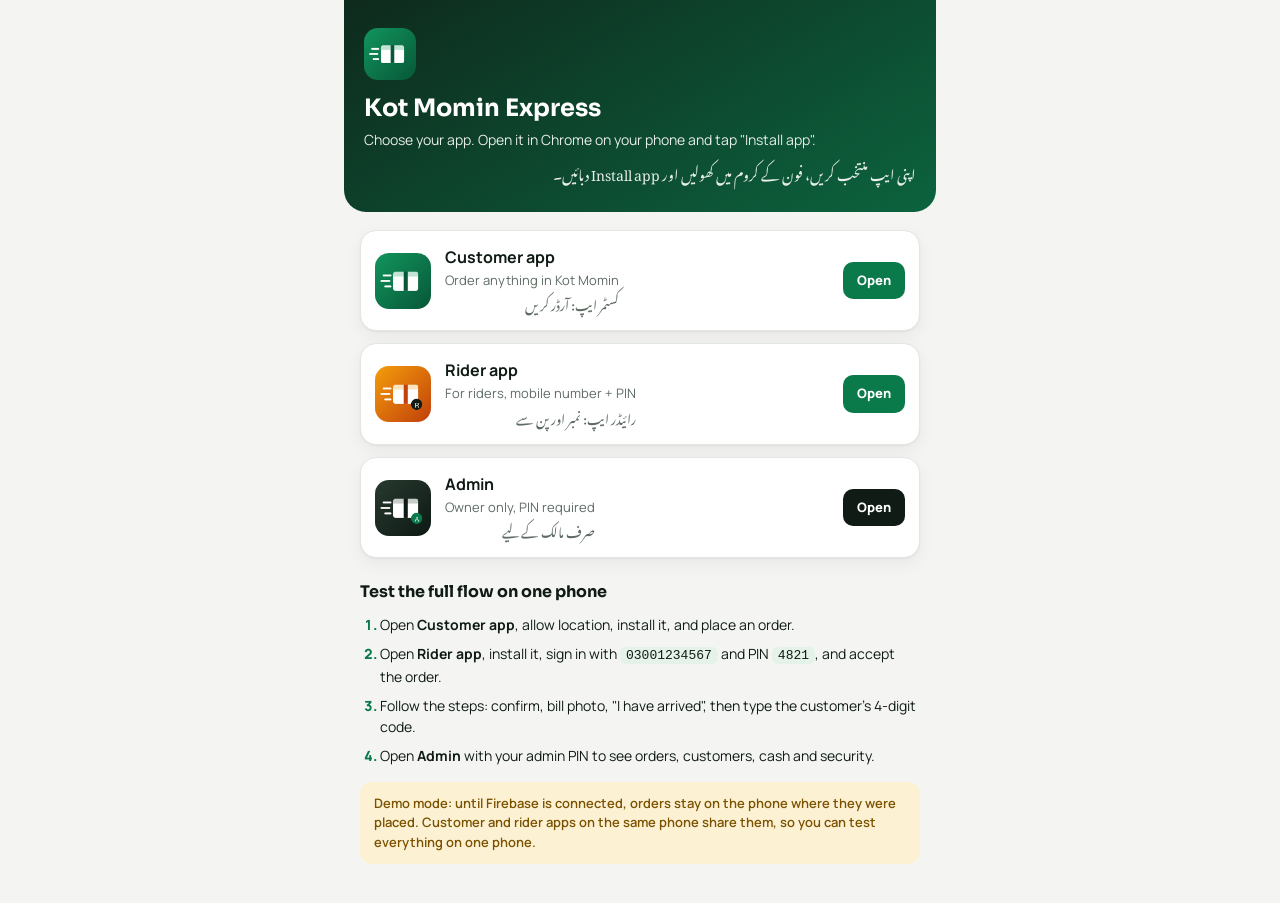
==== web/index.html @ 914ff7fe "Add Kot Momin Express apps and Android APK build Customer and rider apps (web build) with a GitHub A" ====
<!doctype html>
<html lang="en">
<head>
<meta charset="utf-8">
<meta name="viewport" content="width=device-width,initial-scale=1,viewport-fit=cover">
<meta name="theme-color" content="#0B7A4B">
<title>Kot Momin Express</title>
<link rel="icon" href="customer-app/icon-192.png">
<link rel="stylesheet" href="https://fonts.googleapis.com/css2?family=Manrope:wght@500;600;700;800&family=Sora:wght@600;700&family=Noto+Nastaliq+Urdu:wght@500;700&display=swap">
<style>
/* Layout: aik column; brand, teen app cards, phone par test karne ke qadam */
:root{--bg:#F4F5F2;--surface:#fff;--ink:#0F1B14;--muted:#5E6B63;--line:#E1E7E3;--brand:#0B7A4B;--brand-d:#085C39;--soft:#E4F2EA;
  --font:"Manrope",system-ui,-apple-system,"Segoe UI",Roboto,sans-serif;--display:"Sora","Manrope",system-ui,sans-serif;--ur:"Noto Nastaliq Urdu",serif}
*{box-sizing:border-box;margin:0;padding:0}
body{font-family:var(--font);background:var(--bg);color:var(--ink);line-height:1.5;padding:0 16px 40px;padding-left:max(16px,env(safe-area-inset-left,0px));padding-right:max(16px,env(safe-area-inset-right,0px))}
.wrap{max-width:560px;margin:0 auto}
.top{background:linear-gradient(150deg,#0E2A1D,#0B7A4B 140%);color:#fff;margin:0 -16px 18px;padding:28px 20px 26px;border-radius:0 0 22px 22px}
.top img{width:52px;height:52px;border-radius:14px;display:block;margin-bottom:14px}
.top h1{font-family:var(--display);font-size:24px;line-height:1.2}
.top p{opacity:.9;font-size:14px;margin-top:6px}
.top .ur{font-family:var(--ur);direction:rtl;text-align:right;line-height:2;margin-top:8px;font-size:14px}
.card{display:flex;gap:14px;align-items:center;background:var(--surface);border:1px solid var(--line);border-radius:16px;padding:14px;margin-bottom:12px;text-decoration:none;color:inherit;box-shadow:0 1px 2px rgba(15,27,20,.05),0 6px 18px rgba(15,27,20,.05)}
.card img{width:56px;height:56px;border-radius:14px;flex:none}
.card b{display:block;font-size:16px}
.card small{display:block;color:var(--muted);font-size:13px;margin-top:2px}
.card .ur{display:block;font-family:var(--ur);direction:rtl;font-size:13px;color:var(--muted);line-height:2}
.card .go{margin-left:auto;flex:none;background:var(--brand);color:#fff;font-weight:800;font-size:13px;border-radius:10px;padding:9px 14px}
.card.admin .go{background:var(--ink)}
.card>div{min-width:0}
h2{font-family:var(--display);font-size:16px;margin:22px 0 10px}
ol{padding-left:20px;display:flex;flex-direction:column;gap:8px;font-size:14px}
li::marker{font-weight:800;color:var(--brand)}
.note{background:#FDF1D3;color:#7A5200;border-radius:12px;padding:12px 14px;font-size:13px;font-weight:600;margin-top:16px}
code{background:var(--soft);padding:1px 6px;border-radius:6px;font-size:13px}
</style>
</head>
<body>
<div class="wrap">
  <header class="top">
    <img src="customer-app/icon-192.png" alt="">
    <h1>Kot Momin Express</h1>
    <p>Choose your app. Open it in Chrome on your phone and tap "Install app".</p>
    <p class="ur">اپنی ایپ منتخب کریں، فون کے کروم میں کھولیں اور <bdi>Install app</bdi> دبائیں۔</p>
  </header>

  <a class="card" href="customer-app/">
    <img src="customer-app/icon-192.png" alt="">
    <div><b>Customer app</b><small>Order anything in Kot Momin</small><span class="ur">کسٹمر ایپ: آرڈر کریں</span></div>
    <span class="go">Open</span>
  </a>
  <a class="card" href="rider-app/">
    <img src="rider-app/icon-192.png" alt="">
    <div><b>Rider app</b><small>For riders, mobile number + PIN</small><span class="ur">رائیڈر ایپ: نمبر اور پن سے</span></div>
    <span class="go">Open</span>
  </a>
  <a class="card admin" href="admin-web/">
    <img src="admin-web/icon-192.png" alt="">
    <div><b>Admin</b><small>Owner only, PIN required</small><span class="ur">صرف مالک کے لیے</span></div>
    <span class="go">Open</span>
  </a>

  <h2>Test the full flow on one phone</h2>
  <ol>
    <li>Open <b>Customer app</b>, allow location, install it, and place an order.</li>
    <li>Open <b>Rider app</b>, install it, sign in with <code>03001234567</code> and PIN <code>4821</code>, and accept the order.</li>
    <li>Follow the steps: confirm, bill photo, "I have arrived", then type the customer's 4-digit code.</li>
    <li>Open <b>Admin</b> with your admin PIN to see orders, customers, cash and security.</li>
  </ol>
  <div class="note">Demo mode: until Firebase is connected, orders stay on the phone where they were placed. Customer and rider apps on the same phone share them, so you can test everything on one phone.</div>
</div>
</body>
</html>
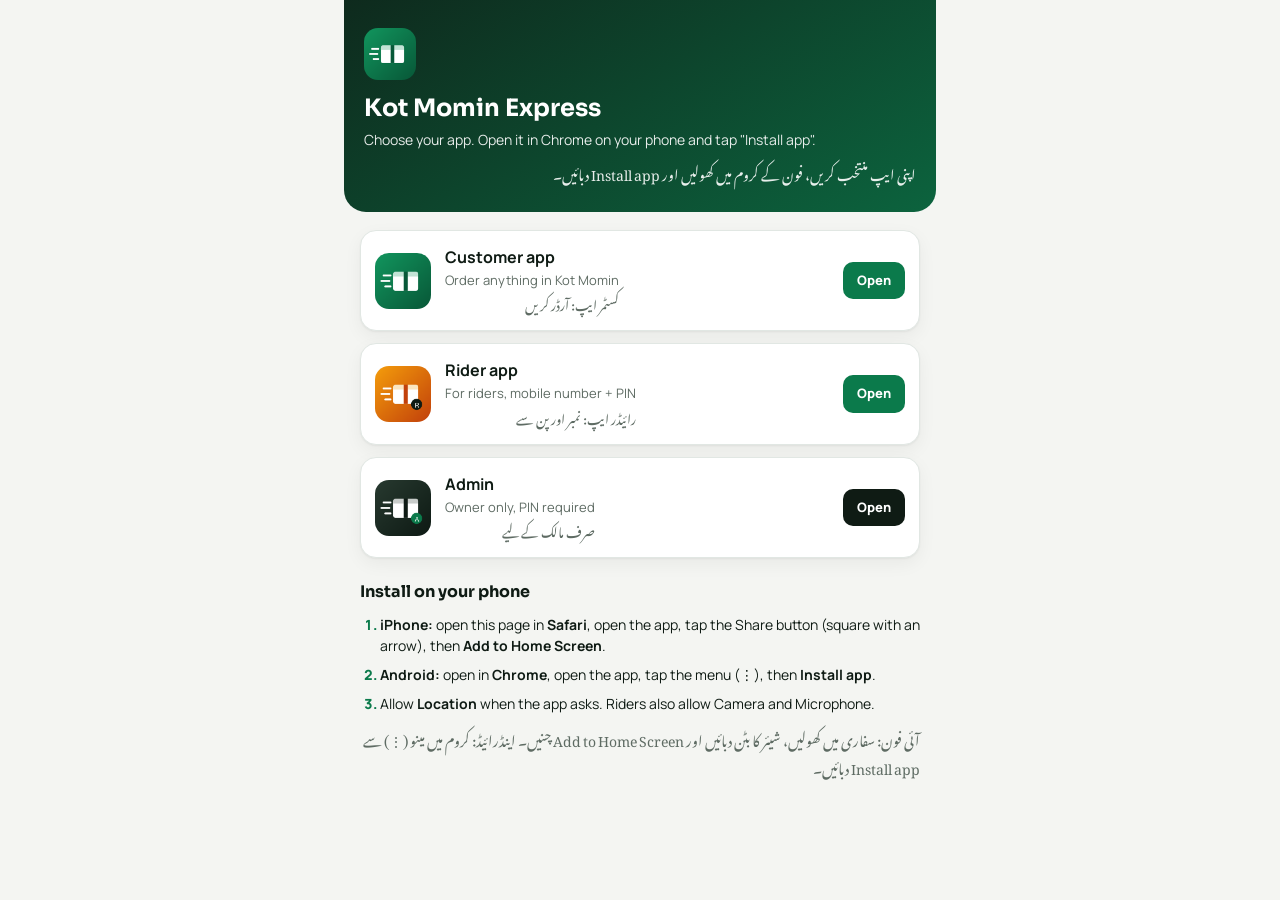
==== commit f546115f: "Update start page with iPhone and Android install steps Co-Authored-By: Claude Opus 5.5 <noreply@ant" ====
--- a/web/index.html
+++ b/web/index.html
@@ -6,6 +6,7 @@
 <meta name="theme-color" content="#0B7A4B">
 <title>Kot Momin Express</title>
 <link rel="icon" href="customer-app/icon-192.png">
+<link rel="apple-touch-icon" href="customer-app/apple-touch-icon.png">
 <link rel="stylesheet" href="https://fonts.googleapis.com/css2?family=Manrope:wght@500;600;700;800&family=Sora:wght@600;700&family=Noto+Nastaliq+Urdu:wght@500;700&display=swap">
 <style>
 /* Layout: aik column; brand, teen app cards, phone par test karne ke qadam */
@@ -59,14 +60,13 @@
     <span class="go">Open</span>
   </a>
 
-  <h2>Test the full flow on one phone</h2>
+  <h2>Install on your phone</h2>
   <ol>
-    <li>Open <b>Customer app</b>, allow location, install it, and place an order.</li>
-    <li>Open <b>Rider app</b>, install it, sign in with <code>03001234567</code> and PIN <code>4821</code>, and accept the order.</li>
-    <li>Follow the steps: confirm, bill photo, "I have arrived", then type the customer's 4-digit code.</li>
-    <li>Open <b>Admin</b> with your admin PIN to see orders, customers, cash and security.</li>
+    <li><b>iPhone:</b> open this page in <b>Safari</b>, open the app, tap the Share button (square with an arrow), then <b>Add to Home Screen</b>.</li>
+    <li><b>Android:</b> open in <b>Chrome</b>, open the app, tap the menu (⋮), then <b>Install app</b>.</li>
+    <li>Allow <b>Location</b> when the app asks. Riders also allow Camera and Microphone.</li>
   </ol>
-  <div class="note">Demo mode: until Firebase is connected, orders stay on the phone where they were placed. Customer and rider apps on the same phone share them, so you can test everything on one phone.</div>
+  <p class="ur" style="font-family:var(--ur);direction:rtl;text-align:right;line-height:2;margin-top:10px;font-size:14px;color:var(--muted)">آئی فون: سفاری میں کھولیں، شیئر کا بٹن دبائیں اور <bdi>Add to Home Screen</bdi> چنیں۔ اینڈرائیڈ: کروم میں مینو (⋮) سے <bdi>Install app</bdi> دبائیں۔</p>
 </div>
 </body>
 </html>
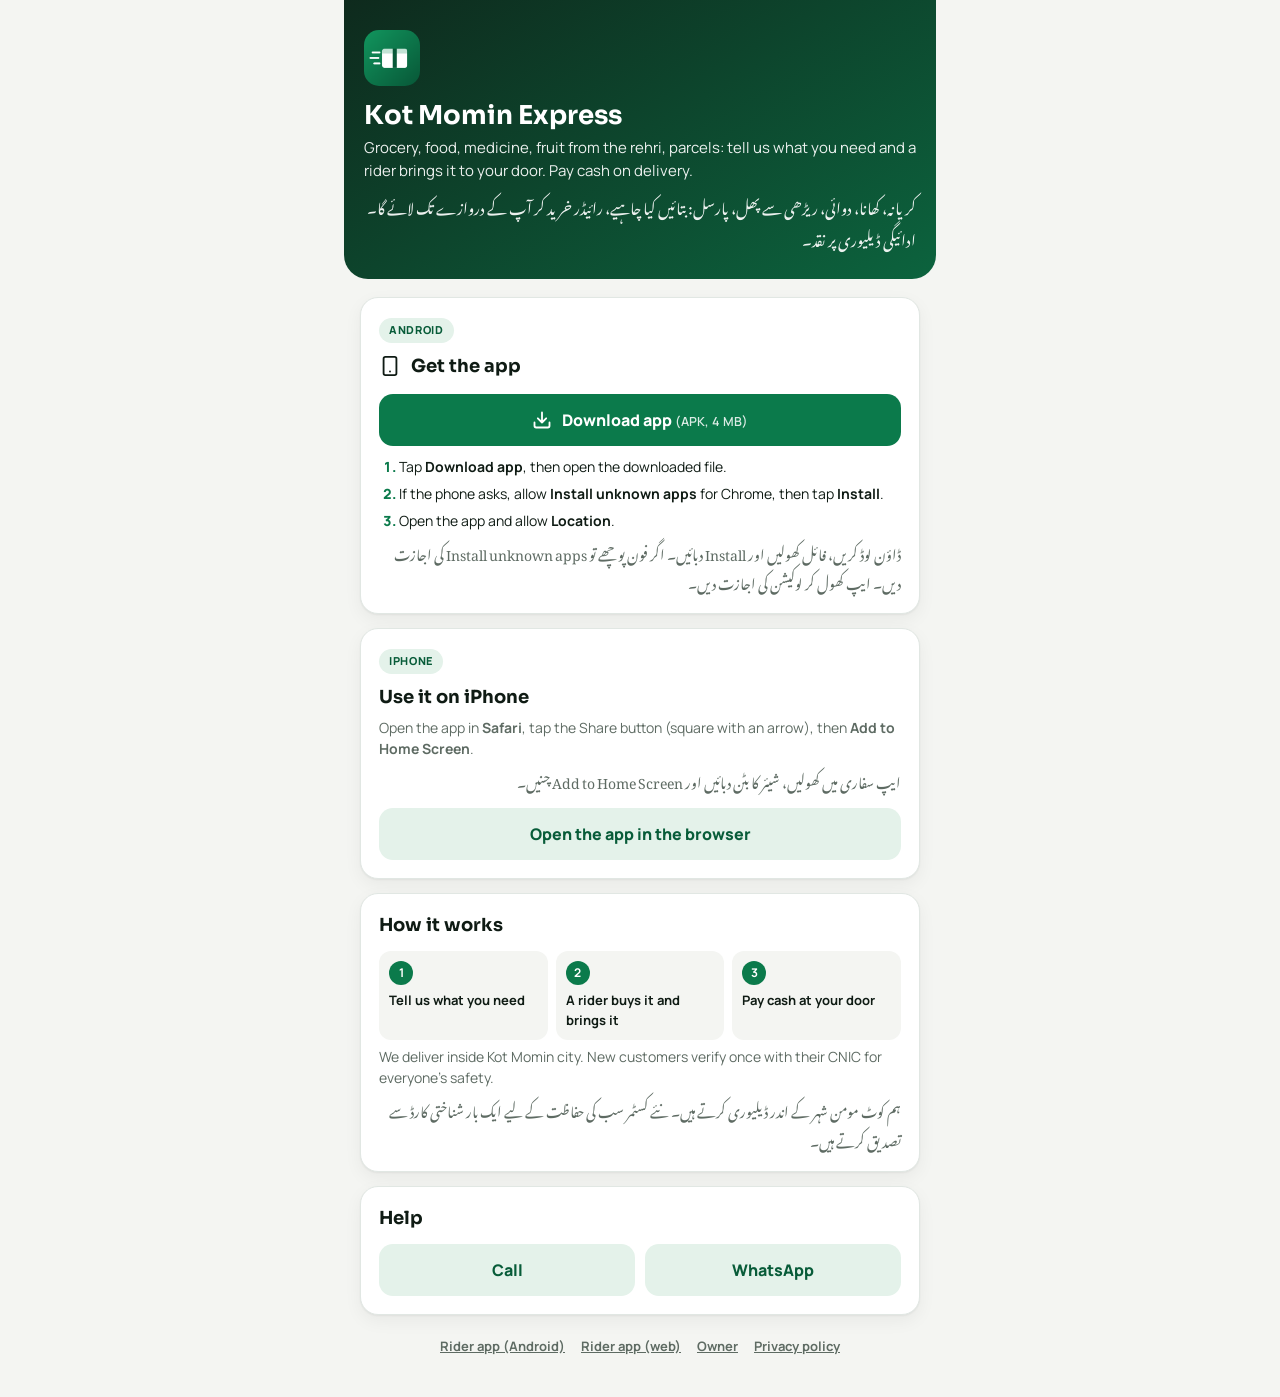
==== commit b7e6b2a6: "Launch upgrades: service area editor, dispatch map, lighter reads - Admin settings: map editor for t" ====
--- a/web/index.html
+++ b/web/index.html
@@ -4,35 +4,42 @@
 <meta charset="utf-8">
 <meta name="viewport" content="width=device-width,initial-scale=1,viewport-fit=cover">
 <meta name="theme-color" content="#0B7A4B">
-<title>Kot Momin Express</title>
+<title>Kot Momin Express · Delivery in Kot Momin</title>
+<meta name="description" content="Order anything in Kot Momin: grocery, food, medicine, fruit, parcels. A rider buys it and brings it to your door. Cash on delivery.">
 <link rel="icon" href="customer-app/icon-192.png">
 <link rel="apple-touch-icon" href="customer-app/apple-touch-icon.png">
 <link rel="stylesheet" href="https://fonts.googleapis.com/css2?family=Manrope:wght@500;600;700;800&family=Sora:wght@600;700&family=Noto+Nastaliq+Urdu:wght@500;700&display=swap">
 <style>
-/* Layout: aik column; brand, teen app cards, phone par test karne ke qadam */
+/* Layout: brand header, Android download (sab se upar), iPhone, how it works, support, footer links */
 :root{--bg:#F4F5F2;--surface:#fff;--ink:#0F1B14;--muted:#5E6B63;--line:#E1E7E3;--brand:#0B7A4B;--brand-d:#085C39;--soft:#E4F2EA;
   --font:"Manrope",system-ui,-apple-system,"Segoe UI",Roboto,sans-serif;--display:"Sora","Manrope",system-ui,sans-serif;--ur:"Noto Nastaliq Urdu",serif}
 *{box-sizing:border-box;margin:0;padding:0}
 body{font-family:var(--font);background:var(--bg);color:var(--ink);line-height:1.5;padding:0 16px 40px;padding-left:max(16px,env(safe-area-inset-left,0px));padding-right:max(16px,env(safe-area-inset-right,0px))}
-.wrap{max-width:560px;margin:0 auto}
-.top{background:linear-gradient(150deg,#0E2A1D,#0B7A4B 140%);color:#fff;margin:0 -16px 18px;padding:28px 20px 26px;border-radius:0 0 22px 22px}
-.top img{width:52px;height:52px;border-radius:14px;display:block;margin-bottom:14px}
-.top h1{font-family:var(--display);font-size:24px;line-height:1.2}
-.top p{opacity:.9;font-size:14px;margin-top:6px}
-.top .ur{font-family:var(--ur);direction:rtl;text-align:right;line-height:2;margin-top:8px;font-size:14px}
-.card{display:flex;gap:14px;align-items:center;background:var(--surface);border:1px solid var(--line);border-radius:16px;padding:14px;margin-bottom:12px;text-decoration:none;color:inherit;box-shadow:0 1px 2px rgba(15,27,20,.05),0 6px 18px rgba(15,27,20,.05)}
-.card img{width:56px;height:56px;border-radius:14px;flex:none}
-.card b{display:block;font-size:16px}
-.card small{display:block;color:var(--muted);font-size:13px;margin-top:2px}
-.card .ur{display:block;font-family:var(--ur);direction:rtl;font-size:13px;color:var(--muted);line-height:2}
-.card .go{margin-left:auto;flex:none;background:var(--brand);color:#fff;font-weight:800;font-size:13px;border-radius:10px;padding:9px 14px}
-.card.admin .go{background:var(--ink)}
-.card>div{min-width:0}
-h2{font-family:var(--display);font-size:16px;margin:22px 0 10px}
-ol{padding-left:20px;display:flex;flex-direction:column;gap:8px;font-size:14px}
+.wrap{max-width:560px;margin:0 auto;display:flex;flex-direction:column;gap:14px}
+.top{background:linear-gradient(150deg,#0E2A1D,#0B7A4B 140%);color:#fff;margin:0 -16px 4px;padding:30px 20px 26px;border-radius:0 0 24px 24px}
+.top img{width:56px;height:56px;border-radius:15px;display:block;margin-bottom:14px}
+.top h1{font-family:var(--display);font-size:26px;line-height:1.2}
+.top p{opacity:.92;font-size:15px;margin-top:6px}
+.ur{font-family:var(--ur);direction:rtl;text-align:right;line-height:2.1}
+.top .ur{margin-top:8px;font-size:15px}
+.card{background:var(--surface);border:1px solid var(--line);border-radius:18px;padding:18px;box-shadow:0 1px 2px rgba(15,27,20,.05),0 6px 18px rgba(15,27,20,.05)}
+.card h2{font-family:var(--display);font-size:18px;display:flex;align-items:center;gap:10px}
+.card p{color:var(--muted);font-size:14px;margin-top:6px}
+.card .ur{color:var(--muted);font-size:14px;margin-top:6px}
+.btn{display:flex;align-items:center;justify-content:center;gap:10px;width:100%;min-height:52px;border-radius:14px;background:var(--brand);color:#fff;font-weight:800;font-size:16px;text-decoration:none;margin-top:14px}
+.btn.sec{background:var(--soft);color:var(--brand-d)}
+.btn small{font-weight:600;opacity:.85;font-size:12.5px}
+.steps{display:grid;grid-template-columns:repeat(3,1fr);gap:8px;margin-top:12px}
+.steps div{background:var(--bg);border-radius:12px;padding:10px;font-size:13px;font-weight:700}
+.steps b{display:grid;place-items:center;width:24px;height:24px;border-radius:50%;background:var(--brand);color:#fff;font-size:12px;margin-bottom:6px}
+ol{padding-left:20px;display:flex;flex-direction:column;gap:6px;font-size:14px;margin-top:10px}
 li::marker{font-weight:800;color:var(--brand)}
-.note{background:#FDF1D3;color:#7A5200;border-radius:12px;padding:12px 14px;font-size:13px;font-weight:600;margin-top:16px}
-code{background:var(--soft);padding:1px 6px;border-radius:6px;font-size:13px}
+.row2{display:grid;grid-template-columns:1fr 1fr;gap:10px}
+.row2 .btn{margin-top:12px}
+.foot{display:flex;flex-wrap:wrap;gap:8px 16px;justify-content:center;font-size:13px;color:var(--muted);margin-top:8px}
+.foot a{color:var(--muted);font-weight:700}
+.tag{display:inline-block;font-size:11px;font-weight:800;letter-spacing:.06em;text-transform:uppercase;color:var(--brand-d);background:var(--soft);border-radius:99px;padding:4px 10px}
+svg{flex:none}
 </style>
 </head>
 <body>
@@ -40,33 +47,51 @@
   <header class="top">
     <img src="customer-app/icon-192.png" alt="">
     <h1>Kot Momin Express</h1>
-    <p>Choose your app. Open it in Chrome on your phone and tap "Install app".</p>
-    <p class="ur">اپنی ایپ منتخب کریں، فون کے کروم میں کھولیں اور <bdi>Install app</bdi> دبائیں۔</p>
+    <p>Grocery, food, medicine, fruit from the rehri, parcels: tell us what you need and a rider brings it to your door. Pay cash on delivery.</p>
+    <p class="ur">کریانہ، کھانا، دوائی، ریڑھی سے پھل، پارسل: بتائیں کیا چاہیے، رائیڈر خرید کر آپ کے دروازے تک لائے گا۔ ادائیگی ڈیلیوری پر نقد۔</p>
   </header>
 
-  <a class="card" href="customer-app/">
-    <img src="customer-app/icon-192.png" alt="">
-    <div><b>Customer app</b><small>Order anything in Kot Momin</small><span class="ur">کسٹمر ایپ: آرڈر کریں</span></div>
-    <span class="go">Open</span>
-  </a>
-  <a class="card" href="rider-app/">
-    <img src="rider-app/icon-192.png" alt="">
-    <div><b>Rider app</b><small>For riders, mobile number + PIN</small><span class="ur">رائیڈر ایپ: نمبر اور پن سے</span></div>
-    <span class="go">Open</span>
-  </a>
-  <a class="card admin" href="admin-web/">
-    <img src="admin-web/icon-192.png" alt="">
-    <div><b>Admin</b><small>Owner only, PIN required</small><span class="ur">صرف مالک کے لیے</span></div>
-    <span class="go">Open</span>
-  </a>
+  <section class="card">
+    <span class="tag">Android</span>
+    <h2 style="margin-top:10px"><svg width="22" height="22" viewBox="0 0 24 24" fill="none" stroke="currentColor" stroke-width="2" stroke-linecap="round" stroke-linejoin="round" aria-hidden="true"><rect x="5" y="2" width="14" height="20" rx="2"/><path d="M12 18h.01"/></svg>Get the app</h2>
+    <a class="btn" href="download/KotMomin-customer.apk" download><svg width="20" height="20" viewBox="0 0 24 24" fill="none" stroke="currentColor" stroke-width="2.2" stroke-linecap="round" stroke-linejoin="round" aria-hidden="true"><path d="M21 15v4a2 2 0 0 1-2 2H5a2 2 0 0 1-2-2v-4M7 10l5 5 5-5M12 15V3"/></svg><span>Download app <small>(APK, 4 MB)</small></span></a>
+    <ol>
+      <li>Tap <b>Download app</b>, then open the downloaded file.</li>
+      <li>If the phone asks, allow <b>Install unknown apps</b> for Chrome, then tap <b>Install</b>.</li>
+      <li>Open the app and allow <b>Location</b>.</li>
+    </ol>
+    <p class="ur">ڈاؤن لوڈ کریں، فائل کھولیں اور <bdi>Install</bdi> دبائیں۔ اگر فون پوچھے تو <bdi>Install unknown apps</bdi> کی اجازت دیں۔ ایپ کھول کر لوکیشن کی اجازت دیں۔</p>
+  </section>
 
-  <h2>Install on your phone</h2>
-  <ol>
-    <li><b>iPhone:</b> open this page in <b>Safari</b>, open the app, tap the Share button (square with an arrow), then <b>Add to Home Screen</b>.</li>
-    <li><b>Android:</b> open in <b>Chrome</b>, open the app, tap the menu (⋮), then <b>Install app</b>.</li>
-    <li>Allow <b>Location</b> when the app asks. Riders also allow Camera and Microphone.</li>
-  </ol>
-  <p class="ur" style="font-family:var(--ur);direction:rtl;text-align:right;line-height:2;margin-top:10px;font-size:14px;color:var(--muted)">آئی فون: سفاری میں کھولیں، شیئر کا بٹن دبائیں اور <bdi>Add to Home Screen</bdi> چنیں۔ اینڈرائیڈ: کروم میں مینو (⋮) سے <bdi>Install app</bdi> دبائیں۔</p>
+  <section class="card">
+    <span class="tag">iPhone</span>
+    <h2 style="margin-top:10px">Use it on iPhone</h2>
+    <p>Open the app in <b>Safari</b>, tap the Share button (square with an arrow), then <b>Add to Home Screen</b>.</p>
+    <p class="ur">ایپ سفاری میں کھولیں، شیئر کا بٹن دبائیں اور <bdi>Add to Home Screen</bdi> چنیں۔</p>
+    <a class="btn sec" href="customer-app/">Open the app in the browser</a>
+  </section>
+
+  <section class="card">
+    <h2>How it works</h2>
+    <div class="steps"><div><b>1</b>Tell us what you need</div><div><b>2</b>A rider buys it and brings it</div><div><b>3</b>Pay cash at your door</div></div>
+    <p>We deliver inside Kot Momin city. New customers verify once with their CNIC for everyone's safety.</p>
+    <p class="ur">ہم کوٹ مومن شہر کے اندر ڈیلیوری کرتے ہیں۔ نئے کسٹمر سب کی حفاظت کے لیے ایک بار شناختی کارڈ سے تصدیق کرتے ہیں۔</p>
+  </section>
+
+  <section class="card">
+    <h2>Help</h2>
+    <div class="row2">
+      <a class="btn sec" href="tel:03457792869">Call</a>
+      <a class="btn sec" href="https://wa.me/923457792869" target="_blank" rel="noopener">WhatsApp</a>
+    </div>
+  </section>
+
+  <nav class="foot" aria-label="More">
+    <a href="download/KotMomin-rider.apk" download>Rider app (Android)</a>
+    <a href="rider-app/">Rider app (web)</a>
+    <a href="admin-web/">Owner</a>
+    <a href="privacy.html">Privacy policy</a>
+  </nav>
 </div>
 </body>
 </html>
